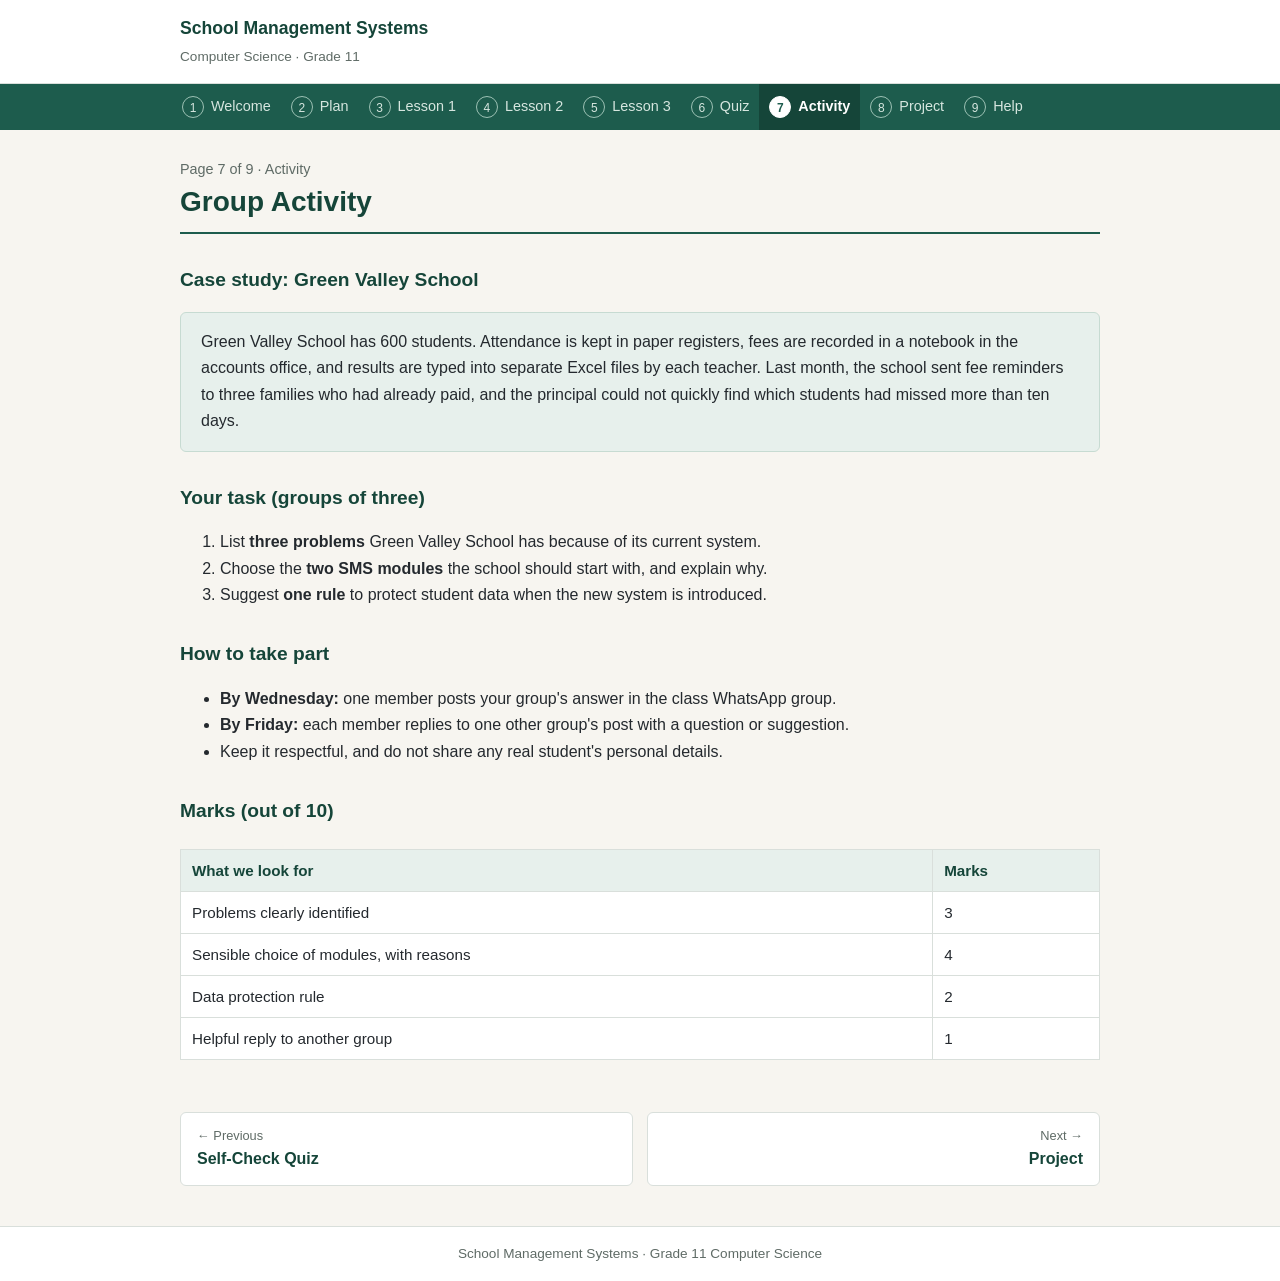
==== activity.html @ 28a60d47 "Add School Management Systems LMS module website Co-Authored-By: Claude Opus 5.5 <noreply@anthropic." ====
<!DOCTYPE html>
<html lang="en">
<head>
  <meta charset="utf-8">
  <meta name="viewport" content="width=device-width, initial-scale=1">
  <title>Group Activity | School Management Systems</title>
  <link rel="stylesheet" href="style.css">
</head>
<body>
<header class="site-header">
  <div class="header-inner">
    <a class="brand" href="index.html"><strong>School Management Systems</strong><span>Computer Science · Grade 11</span></a>
    <button class="menu-button" type="button" aria-expanded="false">Menu</button>
  </div>
</header>
<nav class="steps" aria-label="Module pages">
  <ol>
      <li><a href="index.html"><span class="num">1</span>Welcome</a></li>
      <li><a href="plan.html"><span class="num">2</span>Plan</a></li>
      <li><a href="lesson1.html"><span class="num">3</span>Lesson 1</a></li>
      <li><a href="lesson2.html"><span class="num">4</span>Lesson 2</a></li>
      <li><a href="lesson3.html"><span class="num">5</span>Lesson 3</a></li>
      <li><a href="quiz.html"><span class="num">6</span>Quiz</a></li>
      <li><a href="activity.html" class="current" aria-current="page"><span class="num">7</span>Activity</a></li>
      <li><a href="project.html"><span class="num">8</span>Project</a></li>
      <li><a href="help.html"><span class="num">9</span>Help</a></li>
  </ol>
</nav>
<main class="page">
  <div class="page-head">
    <p>Page 7 of 9 · Activity</p>
    <h1>Group Activity</h1>
  </div>

<h2>Case study: Green Valley School</h2>
<div class="box tint">
  <p>Green Valley School has 600 students. Attendance is kept in paper registers, fees are recorded in a notebook in the accounts office, and results are typed into separate Excel files by each teacher. Last month, the school sent fee reminders to three families who had already paid, and the principal could not quickly find which students had missed more than ten days.</p>
</div>

<h2>Your task (groups of three)</h2>
<ol>
  <li>List <strong>three problems</strong> Green Valley School has because of its current system.</li>
  <li>Choose the <strong>two SMS modules</strong> the school should start with, and explain why.</li>
  <li>Suggest <strong>one rule</strong> to protect student data when the new system is introduced.</li>
</ol>

<h2>How to take part</h2>
<ul>
  <li><strong>By Wednesday:</strong> one member posts your group's answer in the class WhatsApp group.</li>
  <li><strong>By Friday:</strong> each member replies to one other group's post with a question or suggestion.</li>
  <li>Keep it respectful, and do not share any real student's personal details.</li>
</ul>

<h2>Marks (out of 10)</h2>
<div class="table-wrap">
<table>
  <tr><th>What we look for</th><th>Marks</th></tr>
  <tr><td data-label="What we look for">Problems clearly identified</td><td data-label="Marks">3</td></tr>
  <tr><td data-label="What we look for">Sensible choice of modules, with reasons</td><td data-label="Marks">4</td></tr>
  <tr><td data-label="What we look for">Data protection rule</td><td data-label="Marks">2</td></tr>
  <tr><td data-label="What we look for">Helpful reply to another group</td><td data-label="Marks">1</td></tr>
</table>
</div>

  <nav class="page-nav" aria-label="Previous and next page">
    <a class="prev" href="quiz.html"><small>&larr; Previous</small><b>Self-Check Quiz</b></a>
    <a class="next" href="project.html"><small>Next &rarr;</small><b>Project</b></a>
  </nav>
</main>
<footer>School Management Systems · Grade 11 Computer Science</footer>
<script src="site.js"></script>
</body>
</html>
---- style.css ----
:root {
  --green: #1d5c4d;
  --green-dark: #154539;
  --green-light: #e7f0ec;
  --sand: #f7f5f0;
  --white: #ffffff;
  --text: #24292e;
  --muted: #5f6b66;
  --line: #d9dfdb;
  --red: #a8322d;
  --red-light: #f9e9e8;
  --ok: #2b7a3d;
  --ok-light: #e6f3e8;
}

* { box-sizing: border-box; }

body {
  margin: 0;
  font-family: Tahoma, Verdana, "Segoe UI", sans-serif;
  font-size: 16px;
  line-height: 1.65;
  color: var(--text);
  background: var(--sand);
}

a { color: var(--green); }
a:hover { color: var(--green-dark); }

/* Header */
.site-header { background: var(--white); border-bottom: 1px solid var(--line); }

.header-inner {
  max-width: 960px;
  margin: 0 auto;
  padding: 14px 20px;
  display: flex;
  align-items: center;
  justify-content: space-between;
  gap: 12px;
}

.brand { text-decoration: none; color: var(--green-dark); }
.brand strong { display: block; font-size: 1.1rem; }
.brand span { font-size: 0.85rem; color: var(--muted); }

.menu-button {
  display: none;
  background: var(--green);
  color: #fff;
  border: none;
  padding: 8px 14px;
  font-family: inherit;
  font-size: 0.95rem;
  border-radius: 4px;
  cursor: pointer;
}

/* Numbered step navigation */
.steps {
  background: var(--green);
}

.steps ol {
  max-width: 960px;
  margin: 0 auto;
  padding: 0 12px;
  list-style: none;
  display: flex;
  flex-wrap: wrap;
}

.steps a {
  display: flex;
  align-items: center;
  gap: 7px;
  padding: 11px 10px;
  color: #d6e6df;
  text-decoration: none;
  font-size: 0.9rem;
}

.steps a:hover { color: #fff; }

.steps .num {
  display: inline-block;
  width: 22px;
  height: 22px;
  line-height: 22px;
  text-align: center;
  border-radius: 50%;
  border: 1px solid #9cc1b4;
  font-size: 0.75rem;
}

.steps a.current { color: #fff; font-weight: bold; background: var(--green-dark); }
.steps a.current .num { background: #fff; color: var(--green); border-color: #fff; }

/* Page */
.page {
  max-width: 960px;
  margin: 0 auto;
  padding: 28px 20px 40px;
}

.page-head {
  border-bottom: 2px solid var(--green);
  padding-bottom: 12px;
  margin-bottom: 22px;
}

.page-head p { margin: 0; color: var(--muted); font-size: 0.9rem; }
.page-head h1 { margin: 2px 0 0; font-size: 1.75rem; line-height: 1.3; color: var(--green-dark); }

h2 { font-size: 1.2rem; color: var(--green-dark); margin: 30px 0 10px; }
h3 { font-size: 1.02rem; margin: 18px 0 6px; }

.intro { font-size: 1.05rem; }

.box {
  background: var(--white);
  border: 1px solid var(--line);
  border-radius: 6px;
  padding: 16px 20px;
  margin: 16px 0;
}

.box > :first-child { margin-top: 0; }
.box > :last-child { margin-bottom: 0; }

.box.tint { background: var(--green-light); border-color: #c7dbd2; }

.two-col {
  display: grid;
  grid-template-columns: 1fr 1fr;
  gap: 16px;
}

.two-col .box { margin: 0; }

.contents { list-style: none; padding: 0; margin: 0; counter-reset: c; }
.contents li { border-top: 1px solid var(--line); }
.contents li:first-child { border-top: none; }

.contents a {
  display: block;
  padding: 10px 0;
  text-decoration: none;
  color: var(--text);
}

.contents a b { color: var(--green-dark); }
.contents a span { display: block; font-size: 0.9rem; color: var(--muted); }
.contents a:hover b { text-decoration: underline; }

/* Tables */
.table-wrap { overflow-x: auto; }

table {
  width: 100%;
  border-collapse: collapse;
  background: var(--white);
  font-size: 0.95rem;
  margin: 12px 0;
}

th, td { border: 1px solid var(--line); padding: 8px 11px; text-align: left; vertical-align: top; }
th { background: var(--green-light); color: var(--green-dark); }

code {
  background: var(--green-light);
  padding: 1px 5px;
  border-radius: 3px;
  font-size: 0.9em;
}

.tip {
  border-left: 4px solid var(--green);
  background: var(--white);
  padding: 10px 14px;
  margin: 16px 0;
}

.figure { background: var(--white); border: 1px solid var(--line); border-radius: 6px; padding: 14px; text-align: center; margin: 16px 0; }
.figure svg { width: 100%; max-width: 640px; height: auto; }
.figure p { margin: 6px 0 0; font-size: 0.88rem; color: var(--muted); }

/* Quiz */
.q { background: var(--white); border: 1px solid var(--line); border-radius: 6px; padding: 14px 18px; margin: 14px 0; }
.q legend { font-weight: bold; padding: 0; margin-bottom: 8px; }
.q fieldset { border: none; padding: 0; margin: 0; }
.q label { display: block; padding: 7px 10px; margin: 4px 0; border: 1px solid var(--line); border-radius: 4px; cursor: pointer; }
.q label:hover { background: var(--sand); }
.q input { margin-right: 8px; }
.q.right { border-color: var(--ok); }
.q.wrong { border-color: var(--red); }
.q .result { display: none; margin-top: 8px; font-size: 0.94rem; }
.q.right .result { display: block; color: var(--ok); }
.q.wrong .result { display: block; color: var(--red); }
.q label.answer { background: var(--ok-light); border-color: var(--ok); }

.button {
  display: inline-block;
  background: var(--green);
  color: #fff;
  border: 1px solid var(--green);
  padding: 9px 18px;
  font-family: inherit;
  font-size: 0.95rem;
  border-radius: 4px;
  cursor: pointer;
  text-decoration: none;
}

.button:hover { background: var(--green-dark); color: #fff; }
.button.plain { background: var(--white); color: var(--green); }
.button.plain:hover { background: var(--green-light); color: var(--green-dark); }

#quiz-score { font-weight: bold; color: var(--green-dark); margin-top: 12px; }

/* Previous / next */
.page-nav {
  display: grid;
  grid-template-columns: 1fr 1fr;
  gap: 14px;
  margin-top: 40px;
}

.page-nav a {
  display: block;
  background: var(--white);
  border: 1px solid var(--line);
  border-radius: 6px;
  padding: 12px 16px;
  text-decoration: none;
  color: var(--text);
}

.page-nav a:hover { border-color: var(--green); }
.page-nav small { display: block; color: var(--muted); font-size: 0.8rem; }
.page-nav b { color: var(--green-dark); }
.page-nav .next { text-align: right; grid-column: 2; }

footer {
  border-top: 1px solid var(--line);
  background: var(--white);
  text-align: center;
  font-size: 0.85rem;
  color: var(--muted);
  padding: 16px;
}

/* Phones and small tablets */
@media (max-width: 800px) {
  .menu-button { display: inline-block; }

  .steps { display: none; }
  .steps.open { display: block; }
  .steps ol { flex-direction: column; padding: 4px 0; }
  .steps a { padding: 10px 20px; font-size: 0.95rem; }

  .page { padding: 20px 16px 30px; }
  .page-head h1 { font-size: 1.4rem; }
  .intro { font-size: 1rem; }
  .box { padding: 14px 15px; }
  .two-col { grid-template-columns: 1fr; }

  table.stack, table.stack tbody, table.stack tr, table.stack td { display: block; width: 100%; }
  table.stack tr:first-child { display: none; }
  table.stack tr { border: 1px solid var(--line); border-radius: 6px; margin-bottom: 10px; background: var(--white); }
  table.stack td { border: none; border-bottom: 1px solid var(--line); padding: 8px 12px; }
  table.stack td:last-child { border-bottom: none; }
  table.stack td::before { content: attr(data-label); display: block; font-size: 0.78rem; font-weight: bold; color: var(--muted); }

  .figure { overflow-x: auto; text-align: left; }
  .figure svg { min-width: 560px; }
  .figure p { text-align: left; }

  .page-nav { grid-template-columns: 1fr; }
  .page-nav .next { grid-column: 1; order: -1; text-align: left; }
}
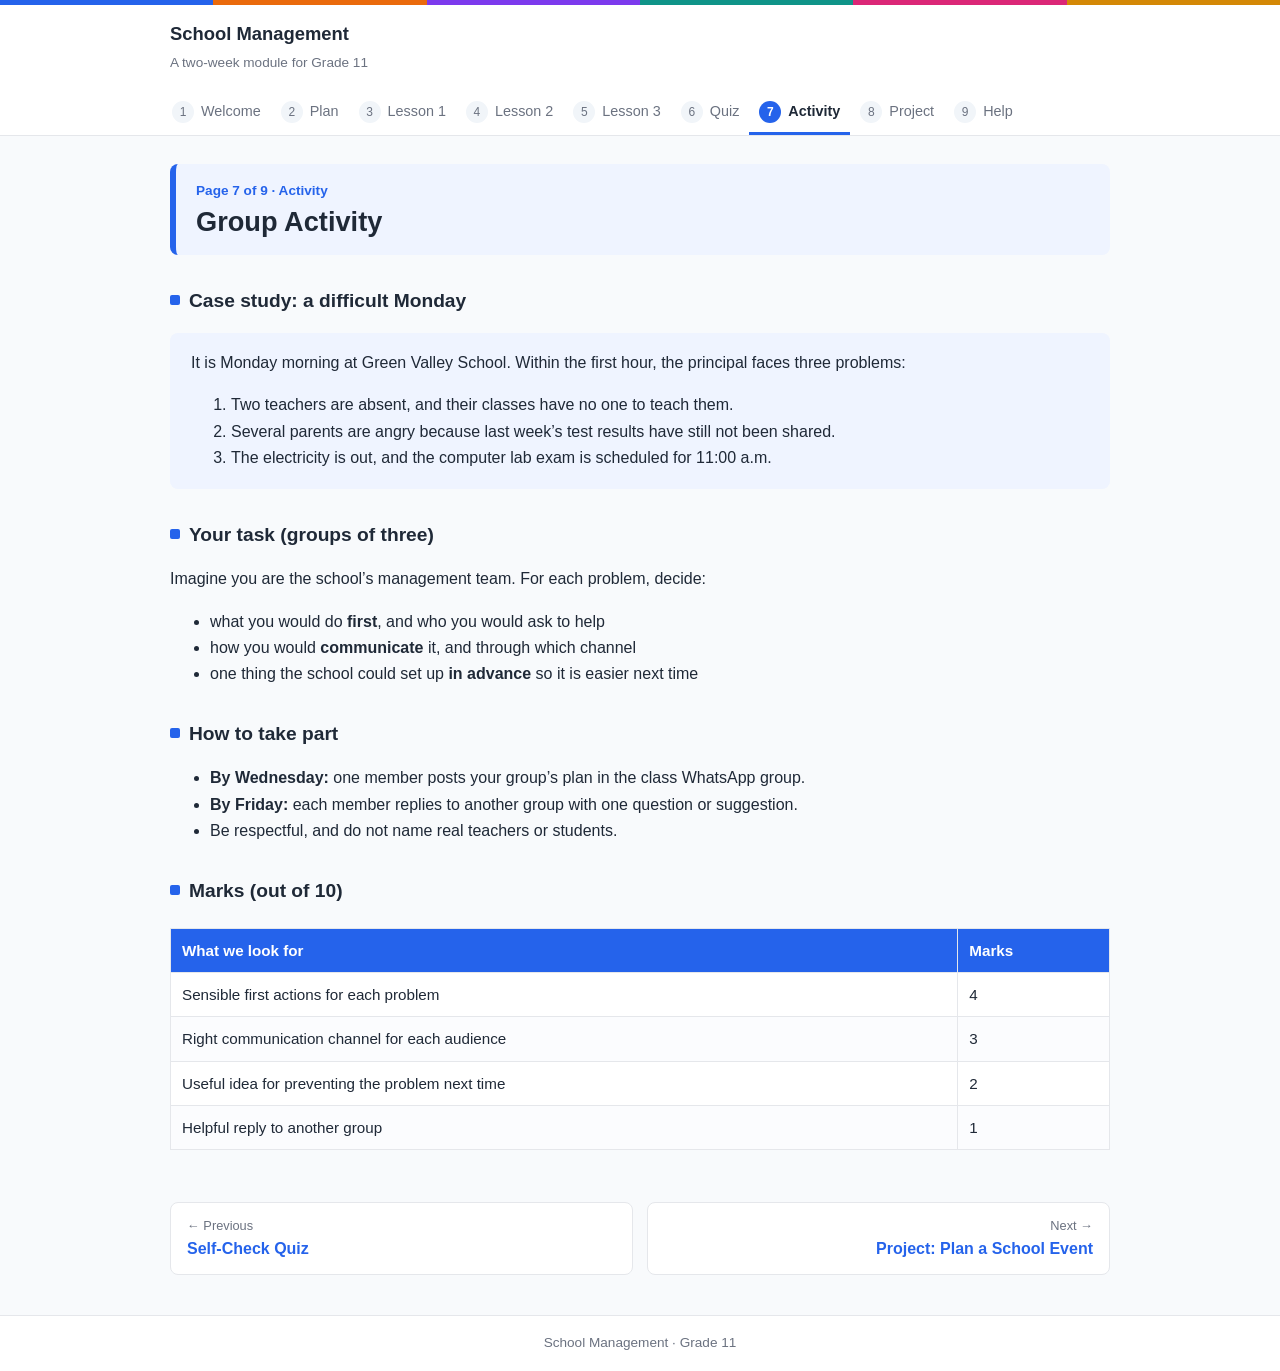
==== commit b489aa69: "Refocus the module on school management and refresh the design Co-Authored-By: Claude Opus 5.5 <nore" ====
--- a/activity.html
+++ b/activity.html
@@ -3,13 +3,14 @@
 <head>
   <meta charset="utf-8">
   <meta name="viewport" content="width=device-width, initial-scale=1">
-  <title>Group Activity | School Management Systems</title>
+  <title>Group Activity | School Management</title>
   <link rel="stylesheet" href="style.css">
 </head>
-<body>
+<body class="c-blue">
+<div class="stripe"><span></span><span></span><span></span><span></span><span></span><span></span></div>
 <header class="site-header">
   <div class="header-inner">
-    <a class="brand" href="index.html"><strong>School Management Systems</strong><span>Computer Science · Grade 11</span></a>
+    <a class="brand" href="index.html"><strong>School Management</strong><span>A two-week module for Grade 11</span></a>
     <button class="menu-button" type="button" aria-expanded="false">Menu</button>
   </div>
 </header>
@@ -32,42 +33,48 @@
     <h1>Group Activity</h1>
   </div>
 
-<h2>Case study: Green Valley School</h2>
-<div class="box tint">
-  <p>Green Valley School has 600 students. Attendance is kept in paper registers, fees are recorded in a notebook in the accounts office, and results are typed into separate Excel files by each teacher. Last month, the school sent fee reminders to three families who had already paid, and the principal could not quickly find which students had missed more than ten days.</p>
+<h2>Case study: a difficult Monday</h2>
+<div class="box soft">
+  <p>It is Monday morning at Green Valley School. Within the first hour, the principal faces three problems:</p>
+  <ol>
+    <li>Two teachers are absent, and their classes have no one to teach them.</li>
+    <li>Several parents are angry because last week&rsquo;s test results have still not been shared.</li>
+    <li>The electricity is out, and the computer lab exam is scheduled for 11:00 a.m.</li>
+  </ol>
 </div>
 
 <h2>Your task (groups of three)</h2>
-<ol>
-  <li>List <strong>three problems</strong> Green Valley School has because of its current system.</li>
-  <li>Choose the <strong>two SMS modules</strong> the school should start with, and explain why.</li>
-  <li>Suggest <strong>one rule</strong> to protect student data when the new system is introduced.</li>
-</ol>
+<p>Imagine you are the school&rsquo;s management team. For each problem, decide:</p>
+<ul>
+  <li>what you would do <strong>first</strong>, and who you would ask to help</li>
+  <li>how you would <strong>communicate</strong> it, and through which channel</li>
+  <li>one thing the school could set up <strong>in advance</strong> so it is easier next time</li>
+</ul>
 
 <h2>How to take part</h2>
 <ul>
-  <li><strong>By Wednesday:</strong> one member posts your group's answer in the class WhatsApp group.</li>
-  <li><strong>By Friday:</strong> each member replies to one other group's post with a question or suggestion.</li>
-  <li>Keep it respectful, and do not share any real student's personal details.</li>
+  <li><strong>By Wednesday:</strong> one member posts your group&rsquo;s plan in the class WhatsApp group.</li>
+  <li><strong>By Friday:</strong> each member replies to another group with one question or suggestion.</li>
+  <li>Be respectful, and do not name real teachers or students.</li>
 </ul>
 
 <h2>Marks (out of 10)</h2>
 <div class="table-wrap">
 <table>
   <tr><th>What we look for</th><th>Marks</th></tr>
-  <tr><td data-label="What we look for">Problems clearly identified</td><td data-label="Marks">3</td></tr>
-  <tr><td data-label="What we look for">Sensible choice of modules, with reasons</td><td data-label="Marks">4</td></tr>
-  <tr><td data-label="What we look for">Data protection rule</td><td data-label="Marks">2</td></tr>
+  <tr><td data-label="What we look for">Sensible first actions for each problem</td><td data-label="Marks">4</td></tr>
+  <tr><td data-label="What we look for">Right communication channel for each audience</td><td data-label="Marks">3</td></tr>
+  <tr><td data-label="What we look for">Useful idea for preventing the problem next time</td><td data-label="Marks">2</td></tr>
   <tr><td data-label="What we look for">Helpful reply to another group</td><td data-label="Marks">1</td></tr>
 </table>
 </div>
 
   <nav class="page-nav" aria-label="Previous and next page">
     <a class="prev" href="quiz.html"><small>&larr; Previous</small><b>Self-Check Quiz</b></a>
-    <a class="next" href="project.html"><small>Next &rarr;</small><b>Project</b></a>
+    <a class="next" href="project.html"><small>Next &rarr;</small><b>Project: Plan a School Event</b></a>
   </nav>
 </main>
-<footer>School Management Systems · Grade 11 Computer Science</footer>
+<footer>School Management · Grade 11</footer>
 <script src="site.js"></script>
 </body>
 </html>
--- a/style.css
+++ b/style.css
@@ -1,37 +1,54 @@
 :root {
-  --green: #1d5c4d;
-  --green-dark: #154539;
-  --green-light: #e7f0ec;
-  --sand: #f7f5f0;
+  --blue: #2563eb;
+  --orange: #ea6a0c;
+  --purple: #7c3aed;
+  --teal: #0f9488;
+  --pink: #db2777;
+  --amber: #d48806;
+  --ink: #1f2937;
+  --muted: #6b7280;
+  --line: #e5e7eb;
+  --bg: #f8fafc;
   --white: #ffffff;
-  --text: #24292e;
-  --muted: #5f6b66;
-  --line: #d9dfdb;
-  --red: #a8322d;
-  --red-light: #f9e9e8;
-  --ok: #2b7a3d;
-  --ok-light: #e6f3e8;
-}
+  --accent: var(--blue);
+  --accent-soft: #eff4ff;
+}
+
+/* Each page gets its own accent colour */
+body.c-blue   { --accent: var(--blue);   --accent-soft: #eff4ff; }
+body.c-orange { --accent: var(--orange); --accent-soft: #fff4ec; }
+body.c-purple { --accent: var(--purple); --accent-soft: #f5f0ff; }
+body.c-teal   { --accent: var(--teal);   --accent-soft: #ecfaf8; }
+body.c-pink   { --accent: var(--pink);   --accent-soft: #fdf0f6; }
+body.c-amber  { --accent: var(--amber);  --accent-soft: #fdf7e8; }
 
 * { box-sizing: border-box; }
 
 body {
   margin: 0;
-  font-family: Tahoma, Verdana, "Segoe UI", sans-serif;
+  font-family: "Segoe UI", Tahoma, Verdana, sans-serif;
   font-size: 16px;
   line-height: 1.65;
-  color: var(--text);
-  background: var(--sand);
-}
-
-a { color: var(--green); }
-a:hover { color: var(--green-dark); }
-
-/* Header */
-.site-header { background: var(--white); border-bottom: 1px solid var(--line); }
+  color: var(--ink);
+  background: var(--bg);
+}
+
+a { color: var(--accent); }
+
+/* Header with a colour strip */
+.stripe { display: flex; height: 5px; }
+.stripe span { flex: 1; }
+.stripe span:nth-child(1) { background: var(--blue); }
+.stripe span:nth-child(2) { background: var(--orange); }
+.stripe span:nth-child(3) { background: var(--purple); }
+.stripe span:nth-child(4) { background: var(--teal); }
+.stripe span:nth-child(5) { background: var(--pink); }
+.stripe span:nth-child(6) { background: var(--amber); }
+
+.site-header { background: var(--white); }
 
 .header-inner {
-  max-width: 960px;
+  max-width: 980px;
   margin: 0 auto;
   padding: 14px 20px;
   display: flex;
@@ -40,29 +57,27 @@
   gap: 12px;
 }
 
-.brand { text-decoration: none; color: var(--green-dark); }
-.brand strong { display: block; font-size: 1.1rem; }
+.brand { text-decoration: none; color: var(--ink); }
+.brand strong { display: block; font-size: 1.15rem; }
 .brand span { font-size: 0.85rem; color: var(--muted); }
 
 .menu-button {
   display: none;
-  background: var(--green);
+  background: var(--accent);
   color: #fff;
   border: none;
   padding: 8px 14px;
   font-family: inherit;
   font-size: 0.95rem;
-  border-radius: 4px;
+  border-radius: 6px;
   cursor: pointer;
 }
 
-/* Numbered step navigation */
-.steps {
-  background: var(--green);
-}
+/* Page links */
+.steps { background: var(--white); border-bottom: 1px solid var(--line); }
 
 .steps ol {
-  max-width: 960px;
+  max-width: 980px;
   margin: 0 auto;
   padding: 0 12px;
   list-style: none;
@@ -74,13 +89,14 @@
   display: flex;
   align-items: center;
   gap: 7px;
-  padding: 11px 10px;
-  color: #d6e6df;
+  padding: 10px 10px 8px;
+  color: var(--muted);
   text-decoration: none;
   font-size: 0.9rem;
-}
-
-.steps a:hover { color: #fff; }
+  border-bottom: 3px solid transparent;
+}
+
+.steps a:hover { color: var(--ink); }
 
 .steps .num {
   display: inline-block;
@@ -89,192 +105,140 @@
   line-height: 22px;
   text-align: center;
   border-radius: 50%;
-  border: 1px solid #9cc1b4;
+  background: #f1f5f9;
   font-size: 0.75rem;
-}
-
-.steps a.current { color: #fff; font-weight: bold; background: var(--green-dark); }
-.steps a.current .num { background: #fff; color: var(--green); border-color: #fff; }
+  color: var(--muted);
+}
+
+.steps a.current { color: var(--ink); font-weight: 600; border-bottom-color: var(--accent); }
+.steps a.current .num { background: var(--accent); color: #fff; }
 
 /* Page */
-.page {
-  max-width: 960px;
-  margin: 0 auto;
-  padding: 28px 20px 40px;
-}
+.page { max-width: 980px; margin: 0 auto; padding: 28px 20px 40px; }
 
 .page-head {
-  border-bottom: 2px solid var(--green);
-  padding-bottom: 12px;
-  margin-bottom: 22px;
-}
-
-.page-head p { margin: 0; color: var(--muted); font-size: 0.9rem; }
-.page-head h1 { margin: 2px 0 0; font-size: 1.75rem; line-height: 1.3; color: var(--green-dark); }
-
-h2 { font-size: 1.2rem; color: var(--green-dark); margin: 30px 0 10px; }
-h3 { font-size: 1.02rem; margin: 18px 0 6px; }
+  background: var(--accent-soft);
+  border-left: 6px solid var(--accent);
+  border-radius: 8px;
+  padding: 16px 20px;
+  margin-bottom: 24px;
+}
+
+.page-head p { margin: 0; color: var(--accent); font-size: 0.85rem; font-weight: 600; }
+.page-head h1 { margin: 2px 0 0; font-size: 1.7rem; line-height: 1.3; }
+
+h2 { font-size: 1.2rem; margin: 30px 0 10px; color: var(--ink); }
+h2::before { content: ""; display: inline-block; width: 10px; height: 10px; border-radius: 2px; background: var(--accent); margin-right: 9px; vertical-align: 2px; }
+h3 { font-size: 1.02rem; margin: 16px 0 6px; }
 
 .intro { font-size: 1.05rem; }
 
 .box {
   background: var(--white);
   border: 1px solid var(--line);
-  border-radius: 6px;
+  border-radius: 8px;
   padding: 16px 20px;
   margin: 16px 0;
 }
-
 .box > :first-child { margin-top: 0; }
 .box > :last-child { margin-bottom: 0; }
-
-.box.tint { background: var(--green-light); border-color: #c7dbd2; }
-
-.two-col {
-  display: grid;
-  grid-template-columns: 1fr 1fr;
-  gap: 16px;
-}
-
+.box.soft { background: var(--accent-soft); border-color: transparent; }
+
+/* Coloured cards */
+.cards { display: grid; grid-template-columns: repeat(auto-fit, minmax(210px, 1fr)); gap: 14px; margin: 16px 0; }
+.card { background: var(--white); border: 1px solid var(--line); border-top: 4px solid var(--c, var(--accent)); border-radius: 8px; padding: 14px 16px; }
+.card h3 { margin: 0 0 6px; color: var(--c, var(--accent)); }
+.card p { margin: 0; font-size: 0.95rem; }
+.card.blue { --c: var(--blue); }
+.card.orange { --c: var(--orange); }
+.card.purple { --c: var(--purple); }
+.card.teal { --c: var(--teal); }
+.card.pink { --c: var(--pink); }
+.card.amber { --c: var(--amber); }
+
+.two-col { display: grid; grid-template-columns: 1fr 1fr; gap: 16px; }
 .two-col .box { margin: 0; }
 
-.contents { list-style: none; padding: 0; margin: 0; counter-reset: c; }
-.contents li { border-top: 1px solid var(--line); }
-.contents li:first-child { border-top: none; }
-
+/* Contents list on the home page */
+.contents { list-style: none; padding: 0; margin: 0; display: grid; grid-template-columns: 1fr 1fr; gap: 10px; }
 .contents a {
-  display: block;
-  padding: 10px 0;
-  text-decoration: none;
-  color: var(--text);
-}
-
-.contents a b { color: var(--green-dark); }
-.contents a span { display: block; font-size: 0.9rem; color: var(--muted); }
-.contents a:hover b { text-decoration: underline; }
-
-/* Tables */
-.table-wrap { overflow-x: auto; }
-
-table {
-  width: 100%;
-  border-collapse: collapse;
-  background: var(--white);
-  font-size: 0.95rem;
-  margin: 12px 0;
-}
-
-th, td { border: 1px solid var(--line); padding: 8px 11px; text-align: left; vertical-align: top; }
-th { background: var(--green-light); color: var(--green-dark); }
-
-code {
-  background: var(--green-light);
-  padding: 1px 5px;
-  border-radius: 3px;
-  font-size: 0.9em;
-}
-
-.tip {
-  border-left: 4px solid var(--green);
-  background: var(--white);
-  padding: 10px 14px;
-  margin: 16px 0;
-}
-
-.figure { background: var(--white); border: 1px solid var(--line); border-radius: 6px; padding: 14px; text-align: center; margin: 16px 0; }
-.figure svg { width: 100%; max-width: 640px; height: auto; }
-.figure p { margin: 6px 0 0; font-size: 0.88rem; color: var(--muted); }
-
-/* Quiz */
-.q { background: var(--white); border: 1px solid var(--line); border-radius: 6px; padding: 14px 18px; margin: 14px 0; }
-.q legend { font-weight: bold; padding: 0; margin-bottom: 8px; }
-.q fieldset { border: none; padding: 0; margin: 0; }
-.q label { display: block; padding: 7px 10px; margin: 4px 0; border: 1px solid var(--line); border-radius: 4px; cursor: pointer; }
-.q label:hover { background: var(--sand); }
-.q input { margin-right: 8px; }
-.q.right { border-color: var(--ok); }
-.q.wrong { border-color: var(--red); }
-.q .result { display: none; margin-top: 8px; font-size: 0.94rem; }
-.q.right .result { display: block; color: var(--ok); }
-.q.wrong .result { display: block; color: var(--red); }
-.q label.answer { background: var(--ok-light); border-color: var(--ok); }
-
-.button {
-  display: inline-block;
-  background: var(--green);
-  color: #fff;
-  border: 1px solid var(--green);
-  padding: 9px 18px;
-  font-family: inherit;
-  font-size: 0.95rem;
-  border-radius: 4px;
-  cursor: pointer;
-  text-decoration: none;
-}
-
-.button:hover { background: var(--green-dark); color: #fff; }
-.button.plain { background: var(--white); color: var(--green); }
-.button.plain:hover { background: var(--green-light); color: var(--green-dark); }
-
-#quiz-score { font-weight: bold; color: var(--green-dark); margin-top: 12px; }
-
-/* Previous / next */
-.page-nav {
-  display: grid;
-  grid-template-columns: 1fr 1fr;
-  gap: 14px;
-  margin-top: 40px;
-}
-
-.page-nav a {
   display: block;
   background: var(--white);
   border: 1px solid var(--line);
-  border-radius: 6px;
-  padding: 12px 16px;
+  border-left: 4px solid var(--c);
+  border-radius: 8px;
+  padding: 10px 14px;
   text-decoration: none;
-  color: var(--text);
-}
-
-.page-nav a:hover { border-color: var(--green); }
+  color: var(--ink);
+}
+.contents a:hover { box-shadow: 0 2px 8px rgba(0, 0, 0, 0.06); }
+.contents b { display: block; }
+.contents span { font-size: 0.88rem; color: var(--muted); }
+
+/* Tables */
+.table-wrap { overflow-x: auto; }
+table { width: 100%; border-collapse: collapse; background: var(--white); font-size: 0.95rem; margin: 12px 0; }
+th, td { border: 1px solid var(--line); padding: 9px 11px; text-align: left; vertical-align: top; }
+th { background: var(--accent); color: #fff; font-weight: 600; }
+tr:nth-child(odd) td { background: #fbfcfe; }
+
+.tip { background: var(--white); border: 1px dashed var(--accent); border-radius: 8px; padding: 11px 15px; margin: 16px 0; }
+
+.figure { background: var(--white); border: 1px solid var(--line); border-radius: 8px; padding: 14px; text-align: center; margin: 16px 0; }
+.figure svg { width: 100%; max-width: 480px; height: auto; }
+.figure p { margin: 6px 0 0; font-size: 0.88rem; color: var(--muted); }
+
+/* Quiz */
+.q { background: var(--white); border: 1px solid var(--line); border-radius: 8px; padding: 14px 18px; margin: 14px 0; }
+.q fieldset { border: none; padding: 0; margin: 0; }
+.q legend { font-weight: 600; padding: 0; margin-bottom: 8px; }
+.q label { display: block; padding: 8px 11px; margin: 5px 0; border: 1px solid var(--line); border-radius: 6px; cursor: pointer; }
+.q label:hover { background: var(--accent-soft); }
+.q input { margin-right: 8px; accent-color: var(--accent); }
+.q.right { border-color: #16a34a; border-left: 5px solid #16a34a; }
+.q.wrong { border-color: #dc2626; border-left: 5px solid #dc2626; }
+.q .result { display: none; margin: 8px 0 0; font-size: 0.94rem; }
+.q.right .result { display: block; color: #15803d; }
+.q.wrong .result { display: block; color: #b91c1c; }
+.q label.answer { background: #ecfdf3; border-color: #16a34a; }
+
+.button { display: inline-block; background: var(--accent); color: #fff; border: 1px solid var(--accent); padding: 9px 18px; font-family: inherit; font-size: 0.95rem; border-radius: 6px; cursor: pointer; text-decoration: none; }
+.button:hover { filter: brightness(0.92); color: #fff; }
+.button.plain { background: var(--white); color: var(--accent); }
+#quiz-score { font-weight: 600; color: var(--accent); margin-top: 12px; }
+
+/* Previous / next */
+.page-nav { display: grid; grid-template-columns: 1fr 1fr; gap: 14px; margin-top: 40px; }
+.page-nav a { display: block; background: var(--white); border: 1px solid var(--line); border-radius: 8px; padding: 12px 16px; text-decoration: none; color: var(--ink); }
+.page-nav a:hover { border-color: var(--accent); }
 .page-nav small { display: block; color: var(--muted); font-size: 0.8rem; }
-.page-nav b { color: var(--green-dark); }
+.page-nav b { color: var(--accent); }
 .page-nav .next { text-align: right; grid-column: 2; }
 
-footer {
-  border-top: 1px solid var(--line);
-  background: var(--white);
-  text-align: center;
-  font-size: 0.85rem;
-  color: var(--muted);
-  padding: 16px;
-}
+footer { background: var(--white); border-top: 1px solid var(--line); text-align: center; font-size: 0.85rem; color: var(--muted); padding: 16px; }
 
 /* Phones and small tablets */
 @media (max-width: 800px) {
   .menu-button { display: inline-block; }
-
   .steps { display: none; }
   .steps.open { display: block; }
   .steps ol { flex-direction: column; padding: 4px 0; }
-  .steps a { padding: 10px 20px; font-size: 0.95rem; }
-
-  .page { padding: 20px 16px 30px; }
-  .page-head h1 { font-size: 1.4rem; }
+  .steps a { padding: 10px 20px; border-bottom: none; border-left: 4px solid transparent; }
+  .steps a.current { border-left-color: var(--accent); background: var(--accent-soft); }
+
+  .page { padding: 18px 14px 30px; }
+  .page-head { padding: 13px 15px; }
+  .page-head h1 { font-size: 1.35rem; }
   .intro { font-size: 1rem; }
   .box { padding: 14px 15px; }
-  .two-col { grid-template-columns: 1fr; }
+  .two-col, .contents { grid-template-columns: 1fr; }
 
   table.stack, table.stack tbody, table.stack tr, table.stack td { display: block; width: 100%; }
   table.stack tr:first-child { display: none; }
-  table.stack tr { border: 1px solid var(--line); border-radius: 6px; margin-bottom: 10px; background: var(--white); }
-  table.stack td { border: none; border-bottom: 1px solid var(--line); padding: 8px 12px; }
+  table.stack tr { border: 1px solid var(--line); border-left: 4px solid var(--accent); border-radius: 8px; margin-bottom: 10px; background: var(--white); }
+  table.stack td { border: none; border-bottom: 1px solid var(--line); padding: 8px 12px; background: transparent !important; }
   table.stack td:last-child { border-bottom: none; }
-  table.stack td::before { content: attr(data-label); display: block; font-size: 0.78rem; font-weight: bold; color: var(--muted); }
-
-  .figure { overflow-x: auto; text-align: left; }
-  .figure svg { min-width: 560px; }
-  .figure p { text-align: left; }
+  table.stack td::before { content: attr(data-label); display: block; font-size: 0.78rem; font-weight: 600; color: var(--accent); }
 
   .page-nav { grid-template-columns: 1fr; }
   .page-nav .next { grid-column: 1; order: -1; text-align: left; }
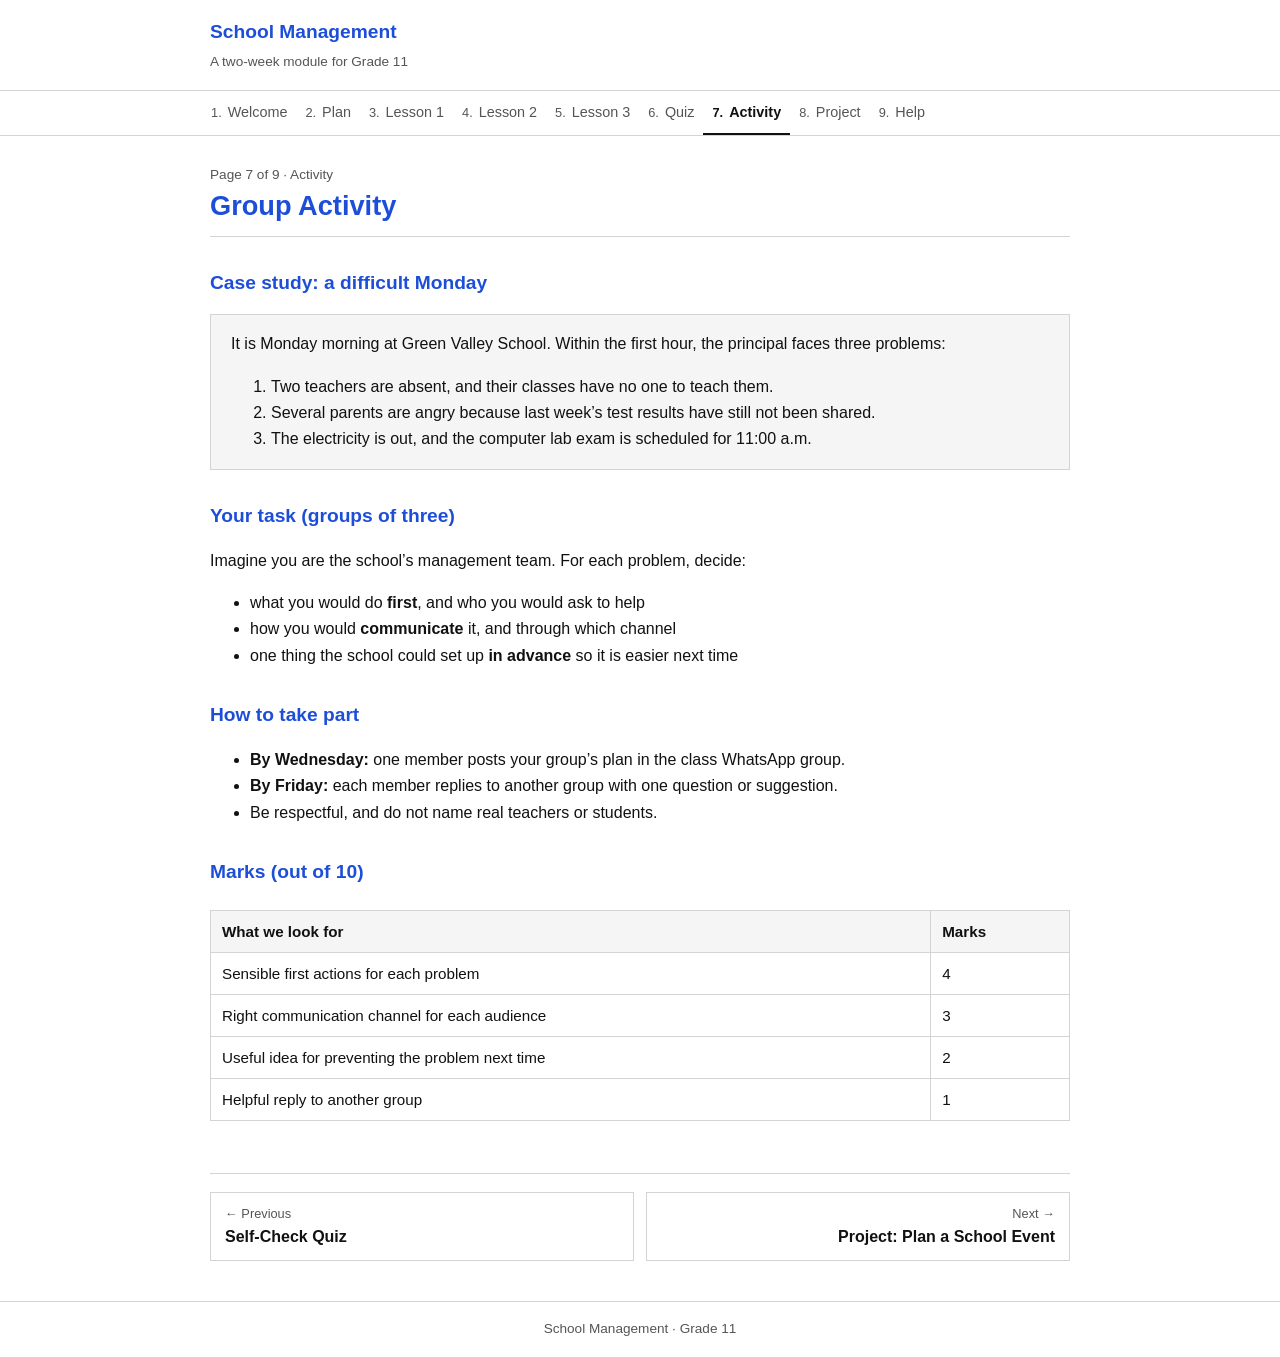
==== commit b081aac7: "Switch to a plain black and white design with blue headings Co-Authored-By: Claude Opus 5.5 <noreply" ====
--- a/activity.html
+++ b/activity.html
@@ -7,7 +7,6 @@
   <link rel="stylesheet" href="style.css">
 </head>
 <body class="c-blue">
-<div class="stripe"><span></span><span></span><span></span><span></span><span></span><span></span></div>
 <header class="site-header">
   <div class="header-inner">
     <a class="brand" href="index.html"><strong>School Management</strong><span>A two-week module for Grade 11</span></a>
--- a/style.css
+++ b/style.css
@@ -1,26 +1,12 @@
+/* Black and white, with blue headings only */
 :root {
-  --blue: #2563eb;
-  --orange: #ea6a0c;
-  --purple: #7c3aed;
-  --teal: #0f9488;
-  --pink: #db2777;
-  --amber: #d48806;
-  --ink: #1f2937;
-  --muted: #6b7280;
-  --line: #e5e7eb;
-  --bg: #f8fafc;
+  --blue: #1d4ed8;
+  --ink: #111111;
+  --muted: #555555;
+  --line: #d4d4d4;
+  --light: #f5f5f5;
   --white: #ffffff;
-  --accent: var(--blue);
-  --accent-soft: #eff4ff;
 }
-
-/* Each page gets its own accent colour */
-body.c-blue   { --accent: var(--blue);   --accent-soft: #eff4ff; }
-body.c-orange { --accent: var(--orange); --accent-soft: #fff4ec; }
-body.c-purple { --accent: var(--purple); --accent-soft: #f5f0ff; }
-body.c-teal   { --accent: var(--teal);   --accent-soft: #ecfaf8; }
-body.c-pink   { --accent: var(--pink);   --accent-soft: #fdf0f6; }
-body.c-amber  { --accent: var(--amber);  --accent-soft: #fdf7e8; }
 
 * { box-sizing: border-box; }
 
@@ -30,27 +16,19 @@
   font-size: 16px;
   line-height: 1.65;
   color: var(--ink);
-  background: var(--bg);
+  background: var(--white);
 }
 
-a { color: var(--accent); }
+a { color: var(--ink); }
+a:hover { text-decoration: none; }
 
-/* Header with a colour strip */
-.stripe { display: flex; height: 5px; }
-.stripe span { flex: 1; }
-.stripe span:nth-child(1) { background: var(--blue); }
-.stripe span:nth-child(2) { background: var(--orange); }
-.stripe span:nth-child(3) { background: var(--purple); }
-.stripe span:nth-child(4) { background: var(--teal); }
-.stripe span:nth-child(5) { background: var(--pink); }
-.stripe span:nth-child(6) { background: var(--amber); }
-
-.site-header { background: var(--white); }
+/* Header */
+.site-header { border-bottom: 1px solid var(--line); }
 
 .header-inner {
-  max-width: 980px;
+  max-width: 900px;
   margin: 0 auto;
-  padding: 14px 20px;
+  padding: 16px 20px;
   display: flex;
   align-items: center;
   justify-content: space-between;
@@ -58,26 +36,25 @@
 }
 
 .brand { text-decoration: none; color: var(--ink); }
-.brand strong { display: block; font-size: 1.15rem; }
+.brand strong { display: block; font-size: 1.2rem; color: var(--blue); }
 .brand span { font-size: 0.85rem; color: var(--muted); }
 
 .menu-button {
   display: none;
-  background: var(--accent);
-  color: #fff;
-  border: none;
-  padding: 8px 14px;
+  background: var(--white);
+  color: var(--ink);
+  border: 1px solid var(--ink);
+  padding: 7px 14px;
   font-family: inherit;
   font-size: 0.95rem;
-  border-radius: 6px;
   cursor: pointer;
 }
 
 /* Page links */
-.steps { background: var(--white); border-bottom: 1px solid var(--line); }
+.steps { border-bottom: 1px solid var(--line); }
 
 .steps ol {
-  max-width: 980px;
+  max-width: 900px;
   margin: 0 auto;
   padding: 0 12px;
   list-style: none;
@@ -88,134 +65,94 @@
 .steps a {
   display: flex;
   align-items: center;
-  gap: 7px;
-  padding: 10px 10px 8px;
+  gap: 6px;
+  padding: 10px 9px 8px;
   color: var(--muted);
   text-decoration: none;
   font-size: 0.9rem;
-  border-bottom: 3px solid transparent;
+  border-bottom: 2px solid transparent;
 }
 
 .steps a:hover { color: var(--ink); }
-
-.steps .num {
-  display: inline-block;
-  width: 22px;
-  height: 22px;
-  line-height: 22px;
-  text-align: center;
-  border-radius: 50%;
-  background: #f1f5f9;
-  font-size: 0.75rem;
-  color: var(--muted);
-}
-
-.steps a.current { color: var(--ink); font-weight: 600; border-bottom-color: var(--accent); }
-.steps a.current .num { background: var(--accent); color: #fff; }
+.steps .num { font-size: 0.8rem; }
+.steps .num::after { content: "."; }
+.steps a.current { color: var(--ink); font-weight: 600; border-bottom-color: var(--ink); }
 
 /* Page */
-.page { max-width: 980px; margin: 0 auto; padding: 28px 20px 40px; }
+.page { max-width: 900px; margin: 0 auto; padding: 28px 20px 40px; }
 
-.page-head {
-  background: var(--accent-soft);
-  border-left: 6px solid var(--accent);
-  border-radius: 8px;
-  padding: 16px 20px;
-  margin-bottom: 24px;
-}
+.page-head { border-bottom: 1px solid var(--line); padding-bottom: 12px; margin-bottom: 22px; }
+.page-head p { margin: 0; color: var(--muted); font-size: 0.85rem; }
+.page-head h1 { margin: 2px 0 0; font-size: 1.7rem; line-height: 1.3; color: var(--blue); }
 
-.page-head p { margin: 0; color: var(--accent); font-size: 0.85rem; font-weight: 600; }
-.page-head h1 { margin: 2px 0 0; font-size: 1.7rem; line-height: 1.3; }
-
-h2 { font-size: 1.2rem; margin: 30px 0 10px; color: var(--ink); }
-h2::before { content: ""; display: inline-block; width: 10px; height: 10px; border-radius: 2px; background: var(--accent); margin-right: 9px; vertical-align: 2px; }
-h3 { font-size: 1.02rem; margin: 16px 0 6px; }
+h2 { font-size: 1.2rem; margin: 30px 0 10px; color: var(--blue); }
+h3 { font-size: 1.02rem; margin: 16px 0 6px; color: var(--blue); }
 
 .intro { font-size: 1.05rem; }
 
-.box {
-  background: var(--white);
-  border: 1px solid var(--line);
-  border-radius: 8px;
-  padding: 16px 20px;
-  margin: 16px 0;
-}
+.box { border: 1px solid var(--line); padding: 16px 20px; margin: 16px 0; }
 .box > :first-child { margin-top: 0; }
 .box > :last-child { margin-bottom: 0; }
-.box.soft { background: var(--accent-soft); border-color: transparent; }
+.box.soft { background: var(--light); }
 
-/* Coloured cards */
-.cards { display: grid; grid-template-columns: repeat(auto-fit, minmax(210px, 1fr)); gap: 14px; margin: 16px 0; }
-.card { background: var(--white); border: 1px solid var(--line); border-top: 4px solid var(--c, var(--accent)); border-radius: 8px; padding: 14px 16px; }
-.card h3 { margin: 0 0 6px; color: var(--c, var(--accent)); }
+.cards { display: grid; grid-template-columns: repeat(auto-fit, minmax(210px, 1fr)); gap: 12px; margin: 16px 0; }
+.card { border: 1px solid var(--line); padding: 14px 16px; }
+.card h3 { margin: 0 0 6px; }
 .card p { margin: 0; font-size: 0.95rem; }
-.card.blue { --c: var(--blue); }
-.card.orange { --c: var(--orange); }
-.card.purple { --c: var(--purple); }
-.card.teal { --c: var(--teal); }
-.card.pink { --c: var(--pink); }
-.card.amber { --c: var(--amber); }
 
 .two-col { display: grid; grid-template-columns: 1fr 1fr; gap: 16px; }
 .two-col .box { margin: 0; }
 
-/* Contents list on the home page */
-.contents { list-style: none; padding: 0; margin: 0; display: grid; grid-template-columns: 1fr 1fr; gap: 10px; }
-.contents a {
-  display: block;
-  background: var(--white);
-  border: 1px solid var(--line);
-  border-left: 4px solid var(--c);
-  border-radius: 8px;
-  padding: 10px 14px;
-  text-decoration: none;
-  color: var(--ink);
-}
-.contents a:hover { box-shadow: 0 2px 8px rgba(0, 0, 0, 0.06); }
+/* Contents list */
+.contents { list-style: none; padding: 0; margin: 0; border-top: 1px solid var(--line); }
+.contents li { border-bottom: 1px solid var(--line); }
+.contents a { display: block; padding: 10px 2px; text-decoration: none; color: var(--ink); }
 .contents b { display: block; }
-.contents span { font-size: 0.88rem; color: var(--muted); }
+.contents a:hover b { text-decoration: underline; }
+.contents span { font-size: 0.9rem; color: var(--muted); }
 
 /* Tables */
 .table-wrap { overflow-x: auto; }
-table { width: 100%; border-collapse: collapse; background: var(--white); font-size: 0.95rem; margin: 12px 0; }
-th, td { border: 1px solid var(--line); padding: 9px 11px; text-align: left; vertical-align: top; }
-th { background: var(--accent); color: #fff; font-weight: 600; }
-tr:nth-child(odd) td { background: #fbfcfe; }
+table { width: 100%; border-collapse: collapse; font-size: 0.95rem; margin: 12px 0; }
+th, td { border: 1px solid var(--line); padding: 8px 11px; text-align: left; vertical-align: top; }
+th { background: var(--light); font-weight: 600; }
 
-.tip { background: var(--white); border: 1px dashed var(--accent); border-radius: 8px; padding: 11px 15px; margin: 16px 0; }
+.tip { border-left: 3px solid var(--ink); padding: 6px 14px; margin: 16px 0; }
 
-.figure { background: var(--white); border: 1px solid var(--line); border-radius: 8px; padding: 14px; text-align: center; margin: 16px 0; }
+.figure { border: 1px solid var(--line); padding: 14px; text-align: center; margin: 16px 0; }
 .figure svg { width: 100%; max-width: 480px; height: auto; }
 .figure p { margin: 6px 0 0; font-size: 0.88rem; color: var(--muted); }
 
+code { background: var(--light); padding: 1px 5px; font-size: 0.9em; }
+
 /* Quiz */
-.q { background: var(--white); border: 1px solid var(--line); border-radius: 8px; padding: 14px 18px; margin: 14px 0; }
+.q { border: 1px solid var(--line); padding: 14px 18px; margin: 14px 0; }
 .q fieldset { border: none; padding: 0; margin: 0; }
 .q legend { font-weight: 600; padding: 0; margin-bottom: 8px; }
-.q label { display: block; padding: 8px 11px; margin: 5px 0; border: 1px solid var(--line); border-radius: 6px; cursor: pointer; }
-.q label:hover { background: var(--accent-soft); }
-.q input { margin-right: 8px; accent-color: var(--accent); }
-.q.right { border-color: #16a34a; border-left: 5px solid #16a34a; }
-.q.wrong { border-color: #dc2626; border-left: 5px solid #dc2626; }
+.q label { display: block; padding: 7px 10px; margin: 4px 0; border: 1px solid var(--line); cursor: pointer; }
+.q label:hover { background: var(--light); }
+.q input { margin-right: 8px; accent-color: var(--ink); }
+.q.right, .q.wrong { border-color: var(--ink); }
 .q .result { display: none; margin: 8px 0 0; font-size: 0.94rem; }
-.q.right .result { display: block; color: #15803d; }
-.q.wrong .result { display: block; color: #b91c1c; }
-.q label.answer { background: #ecfdf3; border-color: #16a34a; }
+.q.right .result, .q.wrong .result { display: block; }
+.q.right .result::before { content: "\2713  "; font-weight: bold; }
+.q.wrong .result::before { content: "\2717  "; font-weight: bold; }
+.q label.answer { border: 2px solid var(--ink); font-weight: 600; }
 
-.button { display: inline-block; background: var(--accent); color: #fff; border: 1px solid var(--accent); padding: 9px 18px; font-family: inherit; font-size: 0.95rem; border-radius: 6px; cursor: pointer; text-decoration: none; }
-.button:hover { filter: brightness(0.92); color: #fff; }
-.button.plain { background: var(--white); color: var(--accent); }
-#quiz-score { font-weight: 600; color: var(--accent); margin-top: 12px; }
+.button { display: inline-block; background: var(--ink); color: var(--white); border: 1px solid var(--ink); padding: 8px 18px; font-family: inherit; font-size: 0.95rem; cursor: pointer; text-decoration: none; }
+.button:hover { background: #333333; color: var(--white); }
+.button.plain { background: var(--white); color: var(--ink); }
+.button.plain:hover { background: var(--light); color: var(--ink); }
+#quiz-score { font-weight: 600; margin-top: 12px; }
 
 /* Previous / next */
-.page-nav { display: grid; grid-template-columns: 1fr 1fr; gap: 14px; margin-top: 40px; }
-.page-nav a { display: block; background: var(--white); border: 1px solid var(--line); border-radius: 8px; padding: 12px 16px; text-decoration: none; color: var(--ink); }
-.page-nav a:hover { border-color: var(--accent); }
+.page-nav { display: grid; grid-template-columns: 1fr 1fr; gap: 12px; margin-top: 40px; border-top: 1px solid var(--line); padding-top: 18px; }
+.page-nav a { display: block; border: 1px solid var(--line); padding: 10px 14px; text-decoration: none; color: var(--ink); }
+.page-nav a:hover { border-color: var(--ink); }
 .page-nav small { display: block; color: var(--muted); font-size: 0.8rem; }
-.page-nav b { color: var(--accent); }
 .page-nav .next { text-align: right; grid-column: 2; }
 
-footer { background: var(--white); border-top: 1px solid var(--line); text-align: center; font-size: 0.85rem; color: var(--muted); padding: 16px; }
+footer { border-top: 1px solid var(--line); text-align: center; font-size: 0.85rem; color: var(--muted); padding: 16px; }
 
 /* Phones and small tablets */
 @media (max-width: 800px) {
@@ -223,22 +160,21 @@
   .steps { display: none; }
   .steps.open { display: block; }
   .steps ol { flex-direction: column; padding: 4px 0; }
-  .steps a { padding: 10px 20px; border-bottom: none; border-left: 4px solid transparent; }
-  .steps a.current { border-left-color: var(--accent); background: var(--accent-soft); }
+  .steps a { padding: 10px 20px; border-bottom: none; border-left: 3px solid transparent; }
+  .steps a.current { border-left-color: var(--ink); background: var(--light); }
 
   .page { padding: 18px 14px 30px; }
-  .page-head { padding: 13px 15px; }
   .page-head h1 { font-size: 1.35rem; }
   .intro { font-size: 1rem; }
   .box { padding: 14px 15px; }
-  .two-col, .contents { grid-template-columns: 1fr; }
+  .two-col { grid-template-columns: 1fr; }
 
   table.stack, table.stack tbody, table.stack tr, table.stack td { display: block; width: 100%; }
   table.stack tr:first-child { display: none; }
-  table.stack tr { border: 1px solid var(--line); border-left: 4px solid var(--accent); border-radius: 8px; margin-bottom: 10px; background: var(--white); }
-  table.stack td { border: none; border-bottom: 1px solid var(--line); padding: 8px 12px; background: transparent !important; }
+  table.stack tr { border: 1px solid var(--line); margin-bottom: 10px; }
+  table.stack td { border: none; border-bottom: 1px solid var(--line); padding: 8px 12px; }
   table.stack td:last-child { border-bottom: none; }
-  table.stack td::before { content: attr(data-label); display: block; font-size: 0.78rem; font-weight: 600; color: var(--accent); }
+  table.stack td::before { content: attr(data-label); display: block; font-size: 0.78rem; font-weight: 600; color: var(--muted); }
 
   .page-nav { grid-template-columns: 1fr; }
   .page-nav .next { grid-column: 1; order: -1; text-align: left; }
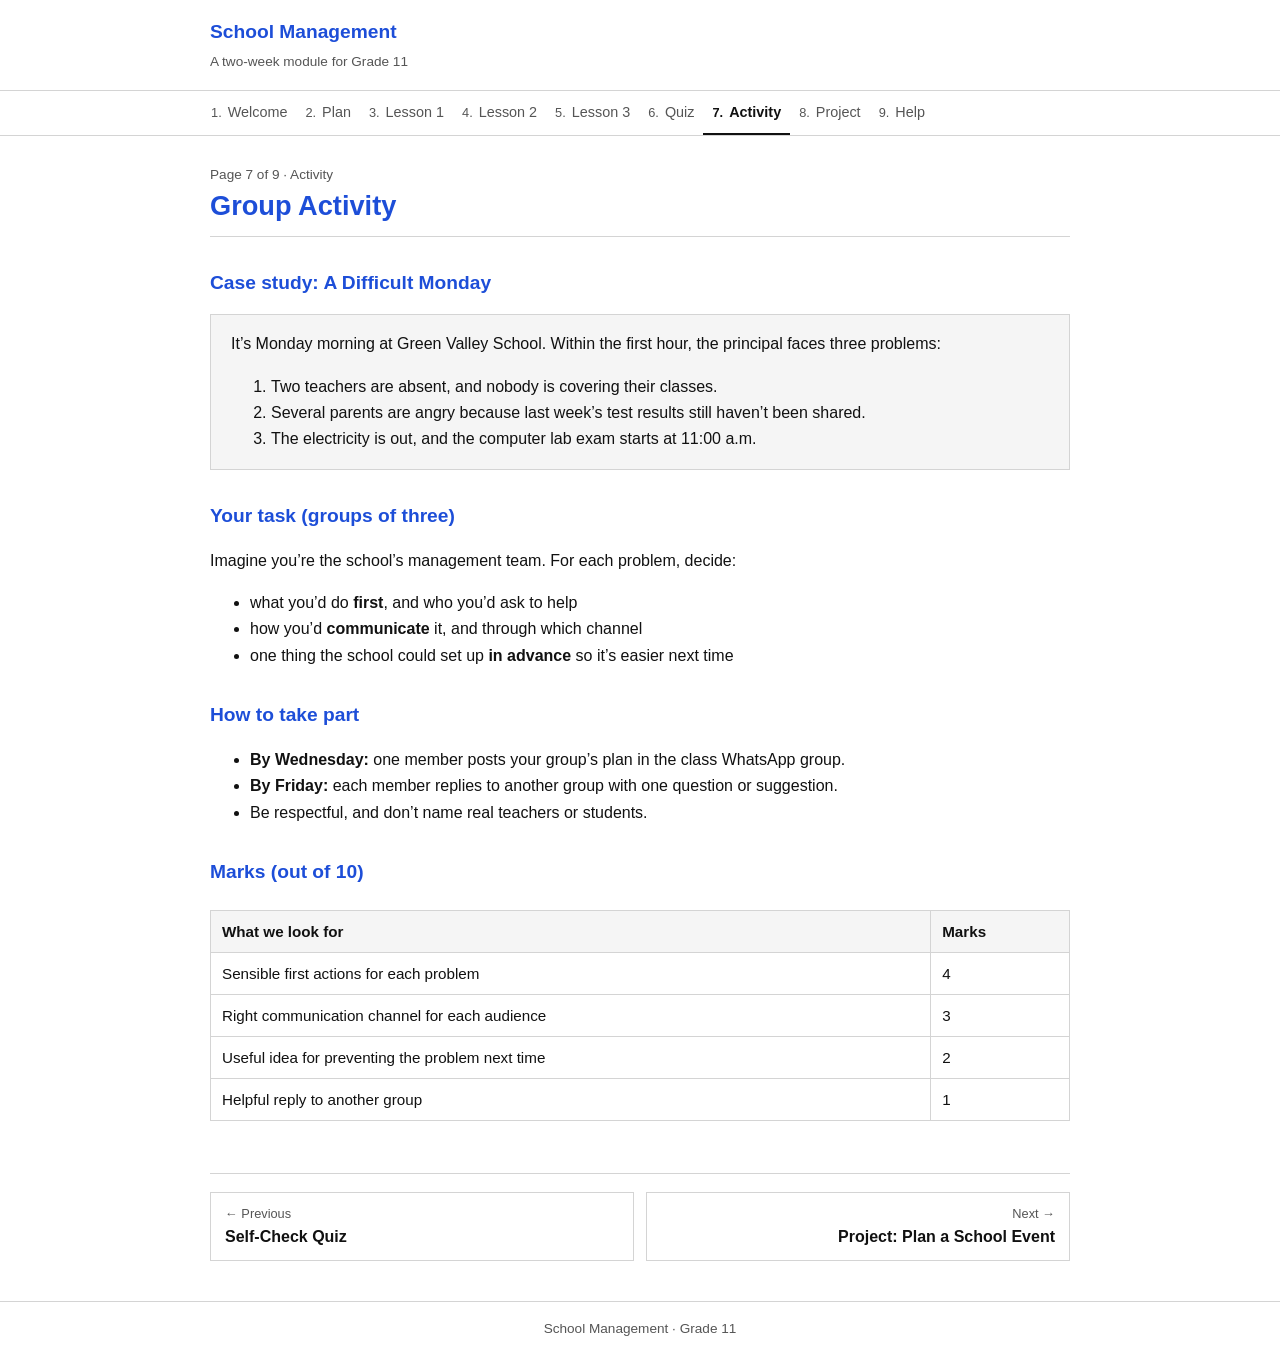
==== commit c15c8f92: "Update the website with Mohib and Tabarak's text Co-Authored-By: Claude Opus 5.5 <noreply@anthropic." ====
--- a/activity.html
+++ b/activity.html
@@ -32,29 +32,29 @@
     <h1>Group Activity</h1>
   </div>
 
-<h2>Case study: a difficult Monday</h2>
+<h2>Case study: A Difficult Monday</h2>
 <div class="box soft">
-  <p>It is Monday morning at Green Valley School. Within the first hour, the principal faces three problems:</p>
+  <p>It&rsquo;s Monday morning at Green Valley School. Within the first hour, the principal faces three problems:</p>
   <ol>
-    <li>Two teachers are absent, and their classes have no one to teach them.</li>
-    <li>Several parents are angry because last week&rsquo;s test results have still not been shared.</li>
-    <li>The electricity is out, and the computer lab exam is scheduled for 11:00 a.m.</li>
+    <li>Two teachers are absent, and nobody is covering their classes.</li>
+    <li>Several parents are angry because last week&rsquo;s test results still haven&rsquo;t been shared.</li>
+    <li>The electricity is out, and the computer lab exam starts at 11:00 a.m.</li>
   </ol>
 </div>
 
 <h2>Your task (groups of three)</h2>
-<p>Imagine you are the school&rsquo;s management team. For each problem, decide:</p>
+<p>Imagine you&rsquo;re the school&rsquo;s management team. For each problem, decide:</p>
 <ul>
-  <li>what you would do <strong>first</strong>, and who you would ask to help</li>
-  <li>how you would <strong>communicate</strong> it, and through which channel</li>
-  <li>one thing the school could set up <strong>in advance</strong> so it is easier next time</li>
+  <li>what you&rsquo;d do <strong>first</strong>, and who you&rsquo;d ask to help</li>
+  <li>how you&rsquo;d <strong>communicate</strong> it, and through which channel</li>
+  <li>one thing the school could set up <strong>in advance</strong> so it&rsquo;s easier next time</li>
 </ul>
 
 <h2>How to take part</h2>
 <ul>
   <li><strong>By Wednesday:</strong> one member posts your group&rsquo;s plan in the class WhatsApp group.</li>
   <li><strong>By Friday:</strong> each member replies to another group with one question or suggestion.</li>
-  <li>Be respectful, and do not name real teachers or students.</li>
+  <li>Be respectful, and don&rsquo;t name real teachers or students.</li>
 </ul>
 
 <h2>Marks (out of 10)</h2>
